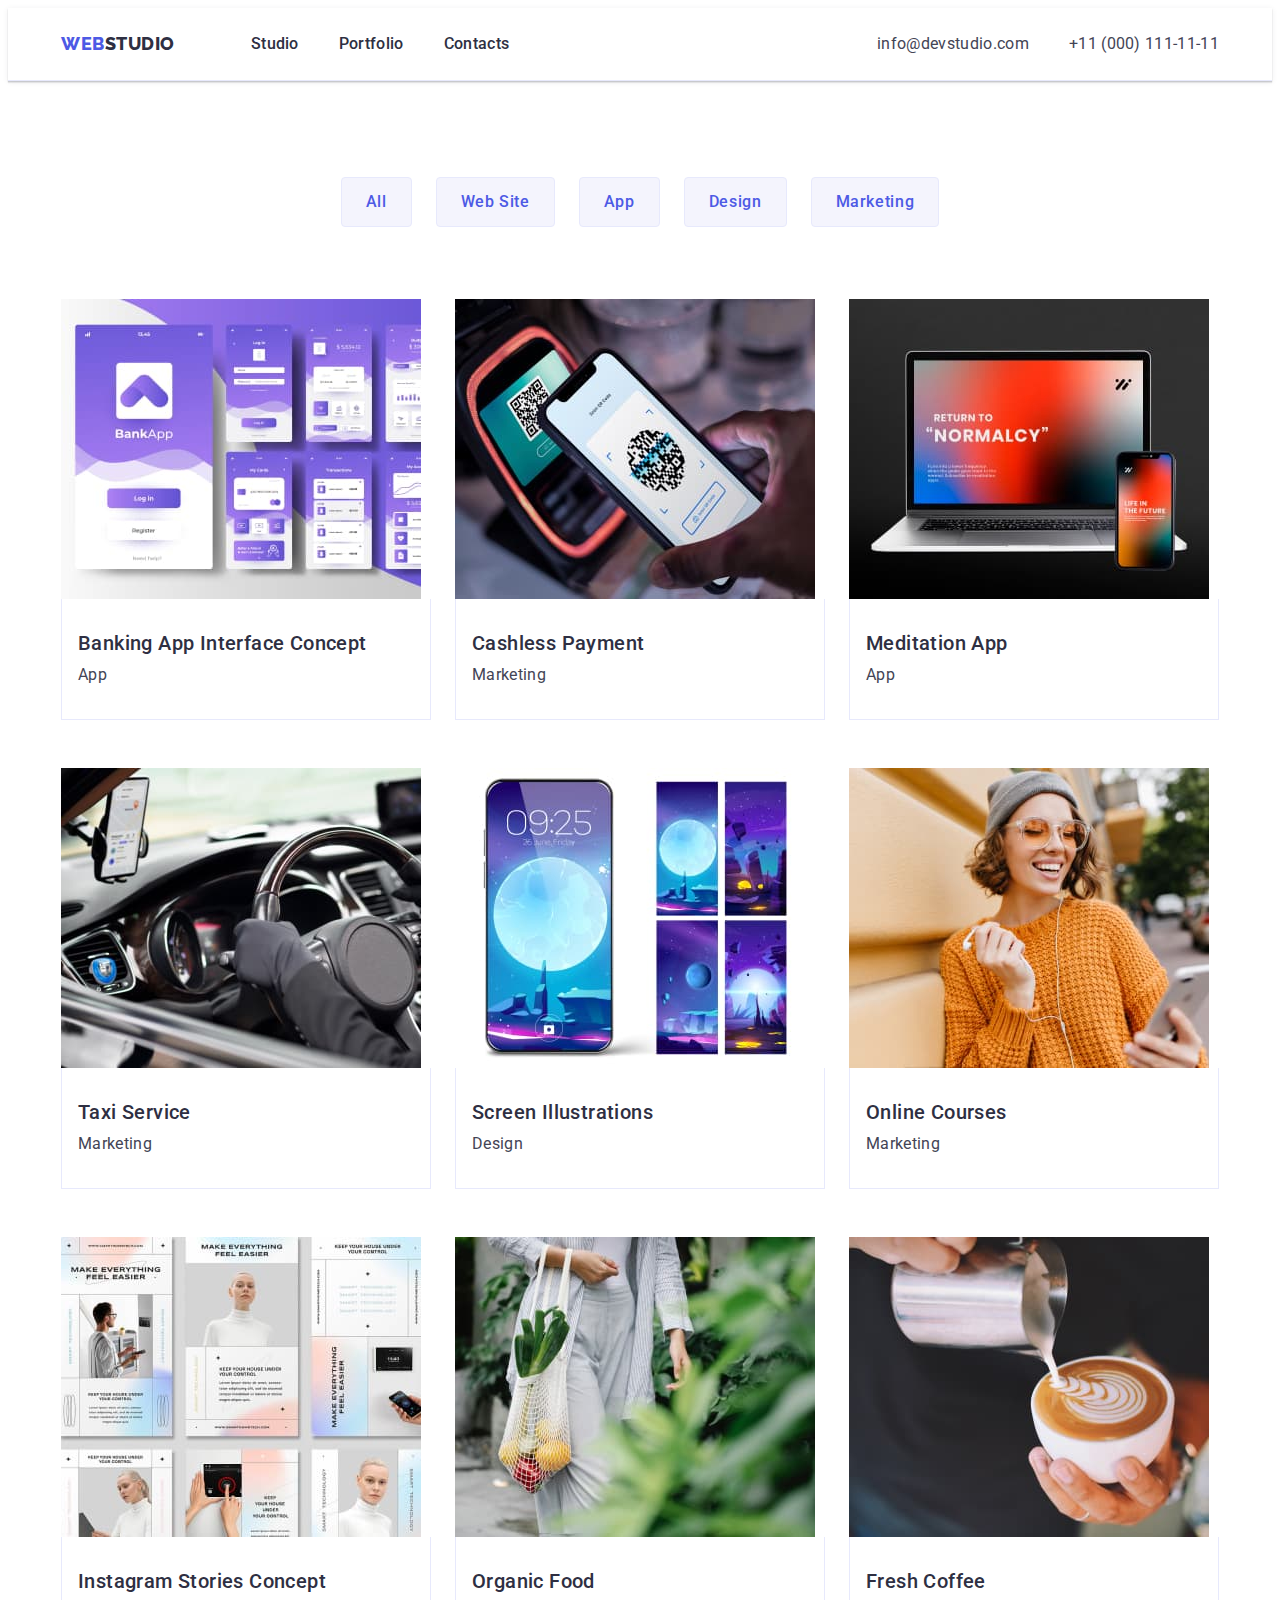
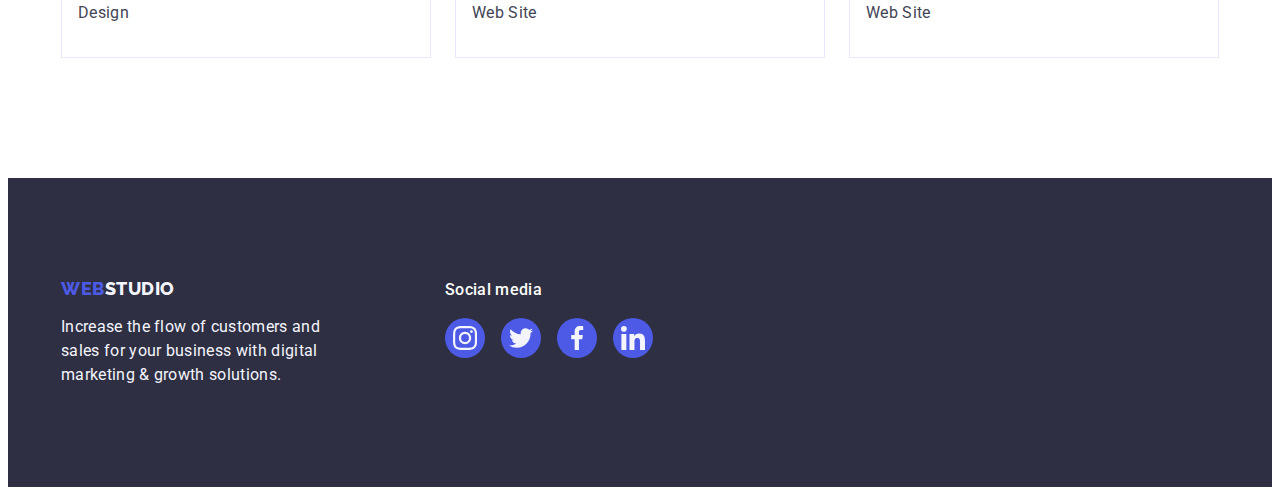
==== portfolio.html @ 418bbeaf "added js" ====
<!DOCTYPE html>
<html lang="en">
  <head>
    <meta charset="UTF-8" />
    <meta http-equiv="X-UA-Compatible" content="IE=edge" />
    <meta name="viewport" content="width=device-width, initial-scale=1.0" />
    <title>WEBSTUDIO</title>
    <link rel="preconnect" href="https://fonts.googleapis.com" />
    <link rel="preconnect" href="https://fonts.gstatic.com" crossorigin />
    <link
      href="https://fonts.googleapis.com/css2?family=Raleway:wght@800&family=Roboto:wght@400;500;700;900&display=swap"
      rel="stylesheet"
    />
    <link
      rel="stylesheet"
      href="https://cdnjs.cloudflare.com/ajax/libs/modern-normalize/2.0.0/modern-normalize.min.css"
      integrity="sha512-4xo8blKMVCiXpTaLzQSLSw3KFOVPWhm/TRtuPVc4WG6kUgjH6J03IBuG7JZPkcWMxJ5huwaBpOpnwYElP/m6wg=="
      crossorigin="anonymous"
      referrerpolicy="no-referrer"
    />
    <link rel="stylesheet" href="./css/styles.css" />
  </head>
  <body>
    <header class="header">
      <div class="container header-container">
        <nav class="header-nav">
          <a class="header-logo logo link" href="/"
            >Web<span class="header-logo-part">Studio</span></a
          >
          <ul class="header-nav-list list">
            <li class="header-nav-item">
              <a class="header-nav-link link main-text" href="./index.html"
                >Studio</a
              >
            </li>
            <li class="header-nav-item">
              <a class="header-nav-link link main-text" href="./portfolio.html"
                >Portfolio</a
              >
            </li>
            <li class="header-nav-item">
              <a class="header-nav-link link main-text" href="">Contacts</a>
            </li>
          </ul>
        </nav>
        <address class="header-address">
          <ul class="list header-address-list">
            <li class="header-address-item">
              <a
                class="header-address-link link main-text"
                href="mailto:info@devstudio.com"
                >info@devstudio.com</a
              >
            </li>
            <li class="header-address-item">
              <a
                class="header-address-link link main-text"
                href="tel:+110001111111"
                >+11 (000) 111-11-11</a
              >
            </li>
          </ul>
        </address>
      </div>
    </header>

    <main>
      <section class="portfolio">
        <div class="container">
          <h1 class="visually-hidden">Portfolio</h1>
          <ul class="list portfolio-list-btn">
            <li class="filter-btn-item">
              <button class="btn filter-btn" type="button">All</button>
            </li>
            <li class="filter-btn-item">
              <button class="btn filter-btn" type="button">Web Site</button>
            </li>
            <li class="filter-btn-item">
              <button class="btn filter-btn" type="button">App</button>
            </li>
            <li class="filter-btn-item">
              <button class="btn filter-btn" type="button">Design</button>
            </li>
            <li class="filter-btn-item">
              <button class="btn filter-btn" type="button">Marketing</button>
            </li>
          </ul>

          <ul class="list portfolio-list">
            <li class="portfolio-item">
              <a class="link portfolio-link" href="/">
                <img
                  src="./images/portfolio/screen_bankapp.jpg"
                  width="360"
                  height="300"
                  alt="Banking App Interface Concept"
                />
                <div class="text-content portfolio-container">
                  <h2 class="second-title">Banking App Interface Concept</h2>
                  <p class="main-text">App</p>
                </div>
              </a>
            </li>
            <li class="portfolio-item">
              <a class="link portfolio-link" href="/">
                <img
                  src="./images/portfolio/pay_phone.jpg"
                  width="360"
                  height="300"
                  alt="Cashless Payment"
                />
                <div class="text-content portfolio-container">
                  <h2 class="second-title">Cashless Payment</h2>
                  <p class="main-text">Marketing</p>
                </div>
              </a>
            </li>
            <li class="portfolio-item">
              <a class="link portfolio-link" href="/">
                <img
                  src="./images/portfolio/laptop_phone.jpg"
                  width="360"
                  height="300"
                  alt="Meditation App"
                />
                <div class="text-content portfolio-container">
                  <h2 class="second-title">Meditation App</h2>
                  <p class="main-text">App</p>
                </div>
              </a>
            </li>
            <li class="portfolio-item">
              <a class="link portfolio-link" href="/">
                <img
                  src="./images/portfolio/drive_car.jpg"
                  width="360"
                  height="300"
                  alt="Taxi Service"
                />
                <div class="text-content portfolio-container">
                  <h2 class="second-title">Taxi Service</h2>
                  <p class="main-text">Marketing</p>
                </div>
              </a>
            </li>
            <li class="portfolio-item">
              <a class="link portfolio-link" href="/">
                <img
                  src="./images/portfolio/phone_moon.jpg"
                  width="360"
                  height="300"
                  alt="Screen Illustrations"
                />
                <div class="text-content portfolio-container">
                  <h2 class="second-title">Screen Illustrations</h2>
                  <p class="main-text">Design</p>
                </div>
              </a>
            </li>
            <li class="portfolio-item">
              <a class="link portfolio-link" href="/">
                <img
                  src="./images/portfolio/happy_girl.jpg"
                  width="360"
                  height="300"
                  alt="Online Courses"
                />
                <div class="text-content portfolio-container">
                  <h2 class="second-title">Online Courses</h2>
                  <p class="main-text">Marketing</p>
                </div>
              </a>
            </li>
            <li class="portfolio-item">
              <a class="link portfolio-link" href="/">
                <img
                  src="./images/portfolio/poster.jpg"
                  width="360"
                  height="300"
                  alt="Instagram Stories Concept"
                />
                <div class="text-content portfolio-container">
                  <h2 class="second-title">Instagram Stories Concept</h2>
                  <p class="main-text">Design</p>
                </div>
              </a>
            </li>
            <li class="portfolio-item">
              <a class="link portfolio-link" href="/">
                <img
                  src="./images/portfolio/vegetables.jpg"
                  width="360"
                  height="300"
                  alt="Organic Food"
                />
                <div class="text-content portfolio-container">
                  <h2 class="second-title">Organic Food</h2>
                  <p class="main-text">Web Site</p>
                </div>
              </a>
            </li>
            <li class="portfolio-item">
              <a class="link portfolio-link" href="/">
                <img
                  src="./images/portfolio/coffee.jpg"
                  width="360"
                  height="300"
                  alt="Fresh Coffee"
                />
                <div class="text-content portfolio-container">
                  <h2 class="second-title">Fresh Coffee</h2>
                  <p class="main-text">Web Site</p>
                </div>
              </a>
            </li>
          </ul>
        </div>
      </section>
    </main>

    <footer class="footer">
      <div class="footer-content container">
        <div class="footer-content-logo">
          <a class="footer-logo logo link" href="/"
            >Web<span class="footer-logo-part">Studio</span></a
          >
          <p class="footer-text main-text">
            Increase the flow of customers and sales for your business with
            digital marketing & growth solutions.
          </p>
        </div>
        <div class="footer-content-social">
          <p class="footer-text-icon main-text">Social media</p>
          <ul class="list icon-list">
            <li class="list team-social-item">
              <a
                href=""
                class="team-social-link link"
                target="_blank"
                rel="noopener noreferrer"
                ><svg class="footer-social-icon" width="24" height="24">
                  <use href="./images/icons.svg#icon-instagram"></use></svg
              ></a>
            </li>
            <li class="list team-social-item">
              <a
                href=""
                class="team-social-link link"
                target="_blank"
                rel="noopener noreferrer"
                ><svg class="footer-social-icon" width="24" height="24">
                  <use href="./images/icons.svg#icon-twitter"></use></svg
              ></a>
            </li>
            <li class="list team-social-item">
              <a
                href=""
                class="team-social-link link"
                target="_blank"
                rel="noopener noreferrer"
                ><svg class="footer-social-icon" width="24" height="24">
                  <use href="./images/icons.svg#icon-facebook"></use></svg
              ></a>
            </li>
            <li class="list team-social-item">
              <a
                href=""
                class="team-social-link link"
                target="_blank"
                rel="noopener noreferrer"
                ><svg class="footer-social-icon" width="24" height="24">
                  <use href="./images/icons.svg#icon-linkedin"></use></svg
              ></a>
            </li>
          </ul>
        </div>
      </div>
    </footer>
    <script src="./js/modal.js"></script>
  </body>
</html>
---- css/styles.css ----
:root {
  --secondary-text-color: #2e2f42;
  --body-text-color: #434455;
  --footer-text-color: #f4f4fd;
  --accent-color: #4d5ae5;
  --hover-focus-active-color: #404bbf;
  --white-color: #fff;
  --background-color: #f4f4fd;
  --border-color: 1px solid #e7e9fc;

  --main-text-size: 16px;
  --main-letter-spacing: 0.02em;
}

p,
h1,
h2,
h3,
h4,
h5,
h6 {
  margin: 0;
}

ul {
  margin: 0;
  padding: 0;
}

img {
  display: block;
}

body {
  font-family: "Roboto", sans-serif;
  background-color: var(--white-color);
  color: var(--body-text-color);
  box-sizing: border-box;
}

.link {
  text-decoration: none;
}

.list {
  list-style: none;
}

.container {
  width: 1158px;
  padding: 0 15px;
  margin: 0 auto;
}

.visually-hidden {
  position: absolute;
  width: 1px;
  height: 1px;
  margin: -1px;
  border: 0;
  padding: 0;

  white-space: nowrap;
  clip-path: inset(100%);
  clip: rect(0 0 0 0);
  overflow: hidden;
}

.logo {
  font-family: "Raleway", sans-serif;
  font-weight: 800;
  font-size: 18px;
  line-height: 1.17;
  letter-spacing: 0.03em;
  text-transform: uppercase;
  color: var(--accent-color);
}

.main-title {
  font-size: 36px;
  line-height: 1.11;
  text-align: center;
  letter-spacing: var(--main-letter-spacing);
  text-transform: capitalize;
  color: var(--secondary-text-color);
  margin: 0 0 72px;
}

.second-title {
  font-weight: 500;
  font-size: 20px;
  line-height: 1.2;
  letter-spacing: var(--main-letter-spacing);
  color: var(--secondary-text-color);
  margin: 0 0 8px;
}

.main-text {
  font-size: var(--main-text-size);
  line-height: 1.5;
  letter-spacing: var(--main-letter-spacing);
  color: var(--body-text-color);
}

.btn {
  font-family: inherit;
  font-weight: 500;
  font-size: var(--main-text-size);
  line-height: 1.5;
  letter-spacing: 0.04em;
  color: var(--white-color);
  cursor: pointer;
  text-align: center;
  border-radius: 4px;
}

/* Header */
.header {
  border-bottom: 1px solid #e7e9fc;
  box-shadow: 0px 2px 1px rgba(46, 47, 66, 0.08),
    0px 1px 1px rgba(46, 47, 66, 0.16), 0px 1px 6px rgba(46, 47, 66, 0.08);
}

.header-container {
  display: flex;
}

.header-logo {
  margin: 0 76px 0 0;
}

.header-nav {
  display: flex;
  align-items: center;
  margin-right: auto;
}

.header-nav-list {
  display: flex;
  gap: 40px;
  align-items: center;
}

.header-logo-part {
  color: var(--secondary-text-color);
}

.header-nav-link {
  font-weight: 500;
  color: var(--secondary-text-color);
  display: block;
  padding: 24px 0;
}

.header-nav-link:is(:hover, :focus) {
  color: var(--hover-focus-active-color);
}

.header-address {
  font-style: normal;
  display: flex;
  align-items: center;
}

.header-address-list {
  display: flex;
  gap: 40px;
}
.header-address-link {
  color: var(--body-text-color);
}

.header-address-link:is(:hover, :focus) {
  color: var(--hover-focus-active-color);
}

/* Hero */

.hero {
  background-color: var(--secondary-text-color);
  background-image: linear-gradient(
      rgba(46, 47, 66, 0.7),
      rgba(46, 47, 66, 0.7)
    ),
    url(../images/people-office.jpg);
  background-position: center;
  background-repeat: no-repeat;
  background-size: cover;
  padding: 188px 0;
  max-width: 1440px;
  margin: 0 auto;
}

.hero-container {
  display: flex;
  flex-direction: column;
  align-items: center;
}

.hero-title {
  font-size: 56px;
  line-height: 1.07;
  text-align: center;
  letter-spacing: var(--main-letter-spacing);
  color: var(--white-color);
  margin: 0 0 48px;
  max-width: 496px;
}

.hero-btn {
  background: var(--accent-color);
  padding: 16px 32px;
  display: block;
  margin: 0 auto;
  min-width: 169px;
  height: 56px;
  border: none;
}

.hero-btn:is(:hover, :focus) {
  background: var(--hover-focus-active-color);
}

/* Features */

.features {
  padding: 120px 0;
}

.features-list {
  display: flex;
  gap: 24px;
}

.features-item {
  width: calc((100% - 3 * 24px) / 4);
}

.features-icon {
  display: flex;
  align-items: center;
  justify-content: center;
  background: #f4f4fd;
  border-radius: 4px;
  padding: 24px 0;
  margin: 0 0 8px;
}
/* Services */

.services {
  padding: 0 0 120px;
}

.services-list {
  display: flex;
  gap: 24px;
}

/* Team */

.team {
  background-color: var(--background-color);
  padding: 120px 0;
}

.team-list {
  display: flex;
  gap: 24px;
}

.team-item {
  background-color: var(--white-color);
  border-radius: 0px 0px 4px 4px;
  box-shadow: 0px 1px 6px rgba(46, 47, 66, 0.08),
    0px 1px 1px rgba(46, 47, 66, 0.16), 0px 2px 1px rgba(46, 47, 66, 0.08);
}

.text-content {
  padding: 32px 16px;
}

.team-name {
  text-align: center;
}

.team-job-title {
  text-align: center;
  padding: 0 0 8px;
}

.icon-list {
  display: flex;
  justify-content: center;
  flex-direction: row;
  align-items: center;
  gap: 24px;
}
.team-social-item {
  width: 40px;
  height: 40px;
}

.team-social-icon {
  fill: #f4f4fd;
}

.team-social-link {
  width: 100%;
  height: 100%;
  background-color: var(--accent-color);
  border-radius: 50%;
  display: flex;
  align-items: center;
  justify-content: center;
}

.customers-social-icon {
  fill: #f4f4fd;
}

.team-social-link:is(:hover, :focus) {
  background-color: #404bbf;
}

/* Customers */
.customers {
  padding: 120px 0;
}

.customers-social-item {
  width: 168px;
  height: 88px;
}
.customers-social-link {
  width: 100%;
  height: 100%;
  border: 1px solid #8e8f99;
  border-radius: 4px;
  display: flex;
  align-items: center;
  justify-content: center;
  color: #8e8f99;
}

.customers-social-link:is(:hover, :focus) {
  border: 1px solid #404bbf;
  color: #404bbf;
}

.customers-social-link:is(:hover, :focus) .customers-social-icon {
  fill: #404bbf;
}

.customers-social-icon {
  fill: currentColor;
}
.customers-social-list {
  display: flex;
  gap: 24px;
}

/* Footer */

.footer {
  background: var(--secondary-text-color);
  padding: 100px 0;
}
.footer-content {
  display: flex;
  align-items: baseline;
}

.footer-content-logo {
  margin-right: 120px;
}

.footer-content-social .icon-list {
  gap: 16px;
  align-items: baseline;
}

.footer-content-social .team-social-link:is(:hover, :focus) {
  background-color: #31d0aa;
}

.footer-logo {
  display: inline-block;
  margin-bottom: 16px;
}

.footer-logo-part {
  color: var(--footer-text-color);
}

.footer-text {
  color: var(--footer-text-color);
  max-width: 264px;
}
.footer-social-icon {
  fill: #f4f4fd;
}
.footer-text-icon {
  color: var(--white-color);
  font-weight: 500;
  margin-bottom: 16px;
}

/* Portfolio page */

.portfolio {
  padding: 96px 0 120px;
}

.filter-btn:is(:hover, :focus) {
  background: var(--hover-focus-active-color);
  color: var(--white-color);
  border: 1px solid transparent;
  box-shadow: 0px 3px 1px rgba(0, 0, 0, 0.1), 0px 2px 1px rgba(0, 0, 0, 0.08),
    0px 2px 2px rgba(0, 0, 0, 0.12);
}

.filter-btn {
  background-color: var(--background-color);
  border: var(--border-color);
  color: var(--accent-color);
  padding: 12px 24px;
}

.portfolio-list-btn {
  display: flex;
  gap: 24px;
  justify-content: center;
  margin-bottom: 72px;
}

.portfolio-list {
  display: flex;
  flex-wrap: wrap;
  gap: 24px;
  row-gap: 48px;
}
.portfolio-link {
  display: block;
}
.portfolio-link:is(:hover, :focus) {
  box-shadow: 0px 1px 6px rgba(46, 47, 66, 0.08),
    0px 1px 1px rgba(46, 47, 66, 0.16), 0px 2px 1px rgba(46, 47, 66, 0.08);
}
.portfolio-item {
  width: calc((100% - 48px) / 3);
}
.portfolio-item:hover {
  border: 1px solid #f4f4fd;
}

.portfolio-container {
  border: 1px solid #e7e9fc;
  border-top: none;
}
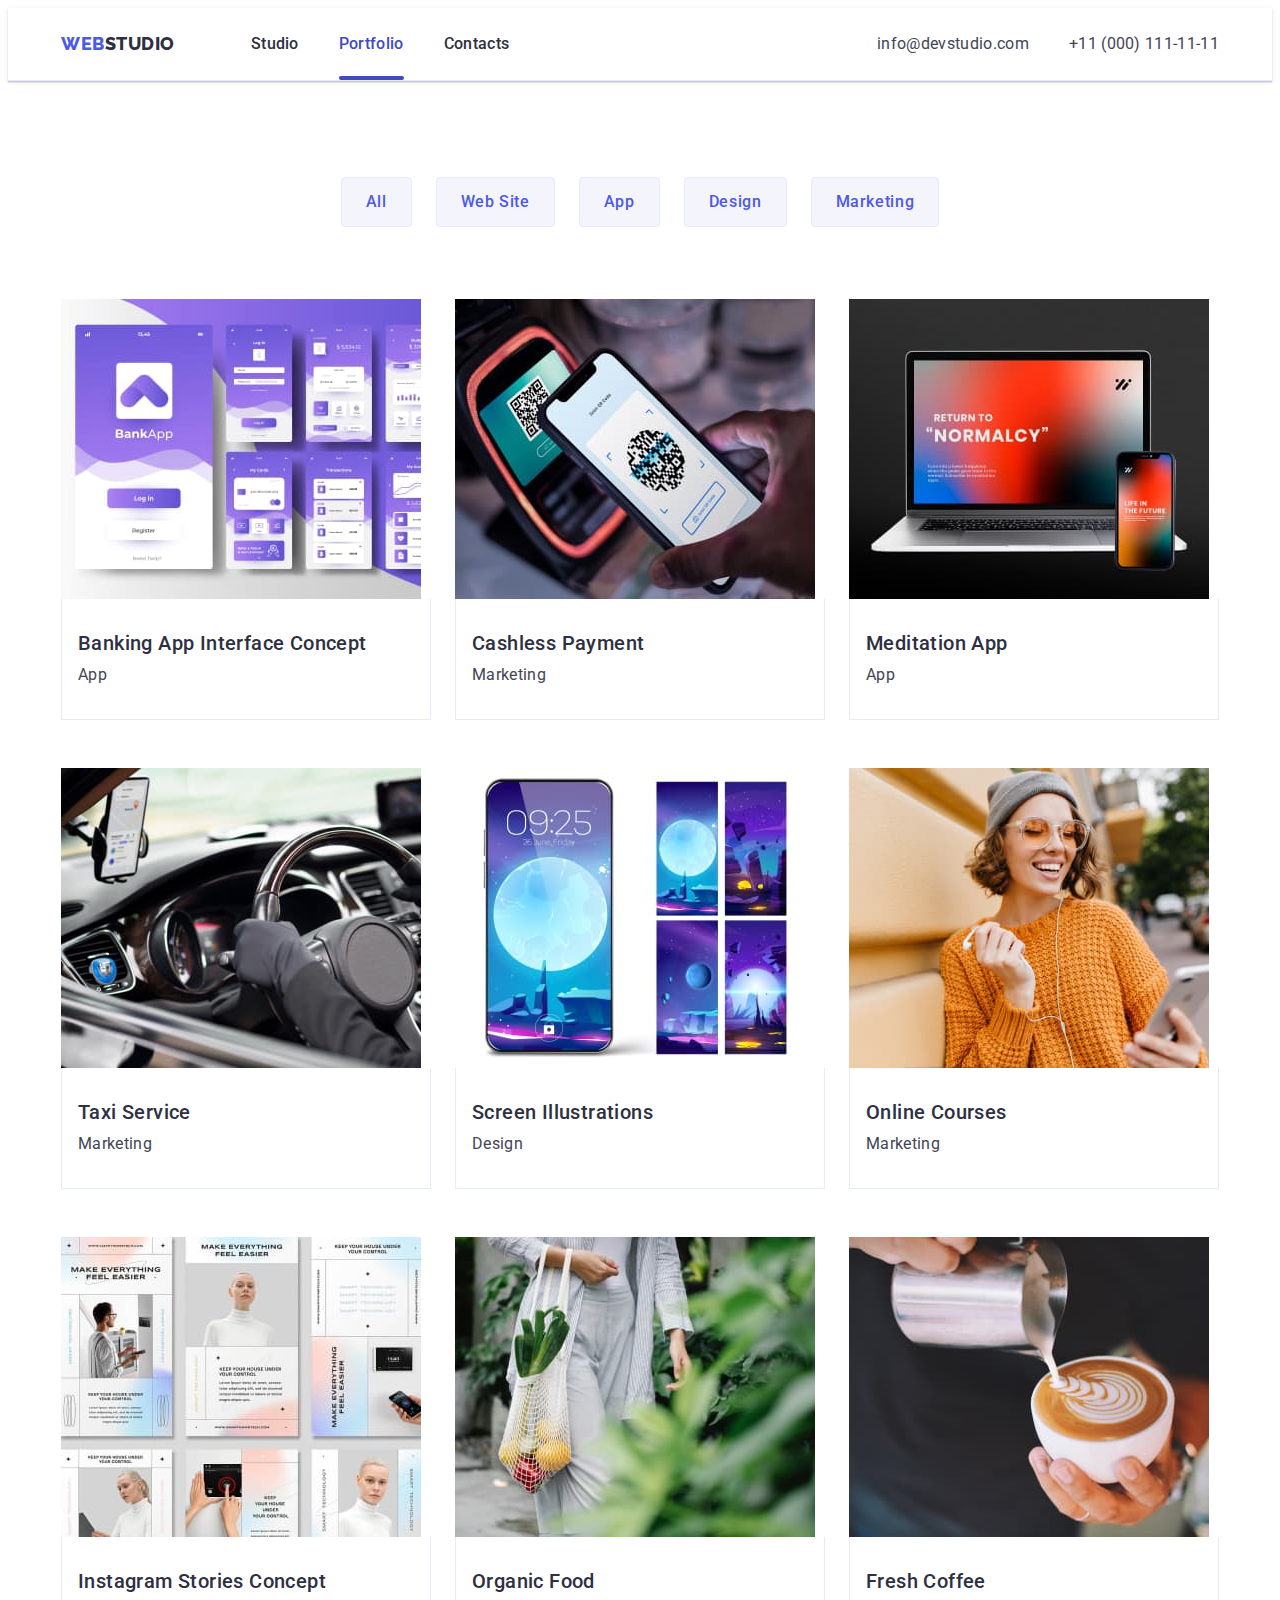
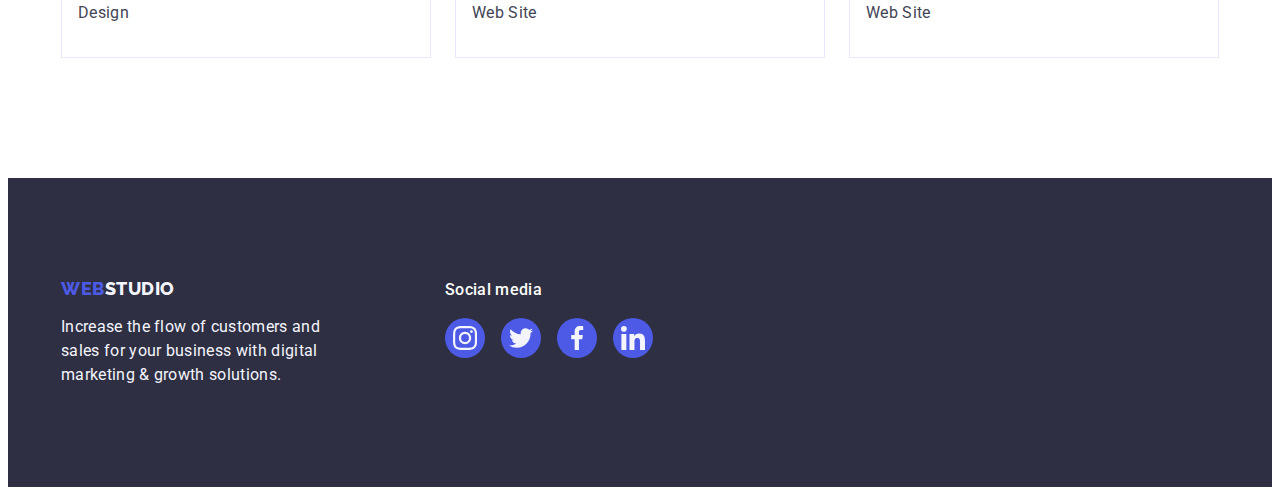
==== commit a027377f: "new change" ====
--- a/portfolio.html
+++ b/portfolio.html
@@ -34,7 +34,9 @@
               >
             </li>
             <li class="header-nav-item">
-              <a class="header-nav-link link main-text" href="./portfolio.html"
+              <a
+                class="header-nav-link link main-text active"
+                href="./portfolio.html"
                 >Portfolio</a
               >
             </li>
@@ -89,12 +91,19 @@
           <ul class="list portfolio-list">
             <li class="portfolio-item">
               <a class="link portfolio-link" href="/">
-                <img
-                  src="./images/portfolio/screen_bankapp.jpg"
-                  width="360"
-                  height="300"
-                  alt="Banking App Interface Concept"
-                />
+                <div class="portfolio-cover-wrap">
+                  <img
+                    src="./images/portfolio/screen_bankapp.jpg"
+                    width="360"
+                    height="300"
+                    alt="Banking App Interface Concept"
+                  />
+                  <p class="portfolio-cover-text">
+                    14 Stylish and User-Friendly App Design Concepts · Task
+                    Manager App · Calorie Tracker App · Exotic Fruit Ecommerce
+                    App · Cloud Storage App
+                  </p>
+                </div>
                 <div class="text-content portfolio-container">
                   <h2 class="second-title">Banking App Interface Concept</h2>
                   <p class="main-text">App</p>
@@ -103,12 +112,19 @@
             </li>
             <li class="portfolio-item">
               <a class="link portfolio-link" href="/">
-                <img
-                  src="./images/portfolio/pay_phone.jpg"
-                  width="360"
-                  height="300"
-                  alt="Cashless Payment"
-                />
+                <div class="portfolio-cover-wrap">
+                  <img
+                    src="./images/portfolio/pay_phone.jpg"
+                    width="360"
+                    height="300"
+                    alt="Cashless Payment"
+                  />
+                  <p class="portfolio-cover-text">
+                    14 Stylish and User-Friendly App Design Concepts · Task
+                    Manager App · Calorie Tracker App · Exotic Fruit Ecommerce
+                    App · Cloud Storage App
+                  </p>
+                </div>
                 <div class="text-content portfolio-container">
                   <h2 class="second-title">Cashless Payment</h2>
                   <p class="main-text">Marketing</p>
@@ -117,12 +133,19 @@
             </li>
             <li class="portfolio-item">
               <a class="link portfolio-link" href="/">
-                <img
-                  src="./images/portfolio/laptop_phone.jpg"
-                  width="360"
-                  height="300"
-                  alt="Meditation App"
-                />
+                <div class="portfolio-cover-wrap">
+                  <img
+                    src="./images/portfolio/laptop_phone.jpg"
+                    width="360"
+                    height="300"
+                    alt="Meditation App"
+                  />
+                  <p class="portfolio-cover-text">
+                    14 Stylish and User-Friendly App Design Concepts · Task
+                    Manager App · Calorie Tracker App · Exotic Fruit Ecommerce
+                    App · Cloud Storage App
+                  </p>
+                </div>
                 <div class="text-content portfolio-container">
                   <h2 class="second-title">Meditation App</h2>
                   <p class="main-text">App</p>
@@ -131,12 +154,19 @@
             </li>
             <li class="portfolio-item">
               <a class="link portfolio-link" href="/">
-                <img
-                  src="./images/portfolio/drive_car.jpg"
-                  width="360"
-                  height="300"
-                  alt="Taxi Service"
-                />
+                <div class="portfolio-cover-wrap">
+                  <img
+                    src="./images/portfolio/drive_car.jpg"
+                    width="360"
+                    height="300"
+                    alt="Taxi Service"
+                  />
+                  <p class="portfolio-cover-text">
+                    14 Stylish and User-Friendly App Design Concepts · Task
+                    Manager App · Calorie Tracker App · Exotic Fruit Ecommerce
+                    App · Cloud Storage App
+                  </p>
+                </div>
                 <div class="text-content portfolio-container">
                   <h2 class="second-title">Taxi Service</h2>
                   <p class="main-text">Marketing</p>
@@ -145,12 +175,19 @@
             </li>
             <li class="portfolio-item">
               <a class="link portfolio-link" href="/">
-                <img
-                  src="./images/portfolio/phone_moon.jpg"
-                  width="360"
-                  height="300"
-                  alt="Screen Illustrations"
-                />
+                <div class="portfolio-cover-wrap">
+                  <img
+                    src="./images/portfolio/phone_moon.jpg"
+                    width="360"
+                    height="300"
+                    alt="Screen Illustrations"
+                  />
+                  <p class="portfolio-cover-text">
+                    14 Stylish and User-Friendly App Design Concepts · Task
+                    Manager App · Calorie Tracker App · Exotic Fruit Ecommerce
+                    App · Cloud Storage App
+                  </p>
+                </div>
                 <div class="text-content portfolio-container">
                   <h2 class="second-title">Screen Illustrations</h2>
                   <p class="main-text">Design</p>
@@ -159,12 +196,19 @@
             </li>
             <li class="portfolio-item">
               <a class="link portfolio-link" href="/">
-                <img
-                  src="./images/portfolio/happy_girl.jpg"
-                  width="360"
-                  height="300"
-                  alt="Online Courses"
-                />
+                <div class="portfolio-cover-wrap">
+                  <img
+                    src="./images/portfolio/happy_girl.jpg"
+                    width="360"
+                    height="300"
+                    alt="Online Courses"
+                  />
+                  <p class="portfolio-cover-text">
+                    14 Stylish and User-Friendly App Design Concepts · Task
+                    Manager App · Calorie Tracker App · Exotic Fruit Ecommerce
+                    App · Cloud Storage App
+                  </p>
+                </div>
                 <div class="text-content portfolio-container">
                   <h2 class="second-title">Online Courses</h2>
                   <p class="main-text">Marketing</p>
@@ -173,12 +217,19 @@
             </li>
             <li class="portfolio-item">
               <a class="link portfolio-link" href="/">
-                <img
-                  src="./images/portfolio/poster.jpg"
-                  width="360"
-                  height="300"
-                  alt="Instagram Stories Concept"
-                />
+                <div class="portfolio-cover-wrap">
+                  <img
+                    src="./images/portfolio/poster.jpg"
+                    width="360"
+                    height="300"
+                    alt="Instagram Stories Concept"
+                  />
+                  <p class="portfolio-cover-text">
+                    14 Stylish and User-Friendly App Design Concepts · Task
+                    Manager App · Calorie Tracker App · Exotic Fruit Ecommerce
+                    App · Cloud Storage App
+                  </p>
+                </div>
                 <div class="text-content portfolio-container">
                   <h2 class="second-title">Instagram Stories Concept</h2>
                   <p class="main-text">Design</p>
@@ -187,12 +238,19 @@
             </li>
             <li class="portfolio-item">
               <a class="link portfolio-link" href="/">
-                <img
-                  src="./images/portfolio/vegetables.jpg"
-                  width="360"
-                  height="300"
-                  alt="Organic Food"
-                />
+                <div class="portfolio-cover-wrap">
+                  <img
+                    src="./images/portfolio/vegetables.jpg"
+                    width="360"
+                    height="300"
+                    alt="Organic Food"
+                  />
+                  <p class="portfolio-cover-text">
+                    14 Stylish and User-Friendly App Design Concepts · Task
+                    Manager App · Calorie Tracker App · Exotic Fruit Ecommerce
+                    App · Cloud Storage App
+                  </p>
+                </div>
                 <div class="text-content portfolio-container">
                   <h2 class="second-title">Organic Food</h2>
                   <p class="main-text">Web Site</p>
@@ -201,12 +259,19 @@
             </li>
             <li class="portfolio-item">
               <a class="link portfolio-link" href="/">
-                <img
-                  src="./images/portfolio/coffee.jpg"
-                  width="360"
-                  height="300"
-                  alt="Fresh Coffee"
-                />
+                <div class="portfolio-cover-wrap">
+                  <img
+                    src="./images/portfolio/coffee.jpg"
+                    width="360"
+                    height="300"
+                    alt="Fresh Coffee"
+                  />
+                  <p class="portfolio-cover-text">
+                    14 Stylish and User-Friendly App Design Concepts · Task
+                    Manager App · Calorie Tracker App · Exotic Fruit Ecommerce
+                    App · Cloud Storage App
+                  </p>
+                </div>
                 <div class="text-content portfolio-container">
                   <h2 class="second-title">Fresh Coffee</h2>
                   <p class="main-text">Web Site</p>
@@ -278,4 +343,4 @@
     </footer>
     <script src="./js/modal.js"></script>
   </body>
-</html>+</html>
--- a/css/styles.css
+++ b/css/styles.css
@@ -10,6 +10,8 @@
 
   --main-text-size: 16px;
   --main-letter-spacing: 0.02em;
+
+  --main-transition: 250ms cubic-bezier(0.4, 0, 0.2, 1);
 }
 
 p,
@@ -115,6 +117,7 @@
 }
 
 /* Header */
+
 .header {
   border-bottom: 1px solid #e7e9fc;
   box-shadow: 0px 2px 1px rgba(46, 47, 66, 0.08),
@@ -150,6 +153,23 @@
   color: var(--secondary-text-color);
   display: block;
   padding: 24px 0;
+  position: relative;
+  transition: var(--main-transition);
+}
+
+.header-nav-link.active {
+  color: var(--hover-focus-active-color);
+}
+
+.header-nav-link.active:after {
+  content: "";
+  position: absolute;
+  width: 100%;
+  height: 4px;
+  left: 0;
+  bottom: 0;
+  background: var(--hover-focus-active-color);
+  border-radius: 2px;
 }
 
 .header-nav-link:is(:hover, :focus) {
@@ -166,8 +186,10 @@
   display: flex;
   gap: 40px;
 }
+
 .header-address-link {
   color: var(--body-text-color);
+  transition: var(--main-transition);
 }
 
 .header-address-link:is(:hover, :focus) {
@@ -215,6 +237,7 @@
   min-width: 169px;
   height: 56px;
   border: none;
+  transition: var(--main-transition);
 }
 
 .hero-btn:is(:hover, :focus) {
@@ -245,6 +268,7 @@
   padding: 24px 0;
   margin: 0 0 8px;
 }
+
 /* Services */
 
 .services {
@@ -295,6 +319,7 @@
   align-items: center;
   gap: 24px;
 }
+
 .team-social-item {
   width: 40px;
   height: 40px;
@@ -312,6 +337,7 @@
   display: flex;
   align-items: center;
   justify-content: center;
+  transition: var(--main-transition);
 }
 
 .customers-social-icon {
@@ -323,6 +349,7 @@
 }
 
 /* Customers */
+
 .customers {
   padding: 120px 0;
 }
@@ -331,6 +358,7 @@
   width: 168px;
   height: 88px;
 }
+
 .customers-social-link {
   width: 100%;
   height: 100%;
@@ -340,6 +368,7 @@
   align-items: center;
   justify-content: center;
   color: #8e8f99;
+  transition: var(--main-transition);
 }
 
 .customers-social-link:is(:hover, :focus) {
@@ -354,6 +383,7 @@
 .customers-social-icon {
   fill: currentColor;
 }
+
 .customers-social-list {
   display: flex;
   gap: 24px;
@@ -365,6 +395,7 @@
   background: var(--secondary-text-color);
   padding: 100px 0;
 }
+
 .footer-content {
   display: flex;
   align-items: baseline;
@@ -377,6 +408,7 @@
 .footer-content-social .icon-list {
   gap: 16px;
   align-items: baseline;
+  transition: var(--main-transition);
 }
 
 .footer-content-social .team-social-link:is(:hover, :focus) {
@@ -396,9 +428,11 @@
   color: var(--footer-text-color);
   max-width: 264px;
 }
+
 .footer-social-icon {
   fill: #f4f4fd;
 }
+
 .footer-text-icon {
   color: var(--white-color);
   font-weight: 500;
@@ -424,6 +458,7 @@
   border: var(--border-color);
   color: var(--accent-color);
   padding: 12px 24px;
+  transition: var(--main-transition);
 }
 
 .portfolio-list-btn {
@@ -439,21 +474,101 @@
   gap: 24px;
   row-gap: 48px;
 }
+
 .portfolio-link {
   display: block;
-}
+  transition: var(--main-transition);
+}
+
 .portfolio-link:is(:hover, :focus) {
   box-shadow: 0px 1px 6px rgba(46, 47, 66, 0.08),
     0px 1px 1px rgba(46, 47, 66, 0.16), 0px 2px 1px rgba(46, 47, 66, 0.08);
 }
+
 .portfolio-item {
   width: calc((100% - 48px) / 3);
-}
-.portfolio-item:hover {
-  border: 1px solid #f4f4fd;
+  position: relative;
+}
+
+.portfolio-item:hover .portfolio-cover-text {
+  transform: translateY(0);
+}
+
+.portfolio-cover-wrap {
+  position: relative;
+  overflow: hidden;
+}
+
+.portfolio-cover-text {
+  position: absolute;
+  top: 0;
+  color: var(--background-color);
+  letter-spacing: var(--main-letter-spacing);
+  line-height: 1.5;
+  background-color: var(--accent-color);
+  padding: 40px 32px;
+  height: 100%;
+  transform: translateY(100%);
+  transition: transform 250ms linear;
 }
 
 .portfolio-container {
   border: 1px solid #e7e9fc;
   border-top: none;
 }
+
+.modal-drop {
+  position: fixed;
+  width: 100%;
+  height: 100%;
+  top: 0;
+  background: rgba(46, 47, 66, 0.4);
+  transition: opacity 300ms linear, visibility 300ms linear;
+}
+
+.modal {
+  position: absolute;
+  top: 50%;
+  left: 50%;
+  transform: translate(-50%, -50%) scale(1);
+  transition: transform 250ms linear;
+  width: 408px;
+  min-height: 584px;
+  background: #fcfcfc;
+  box-shadow: 0px 1px 1px rgba(0, 0, 0, 0.14), 0px 1px 3px rgba(0, 0, 0, 0.12),
+    0px 2px 1px rgba(0, 0, 0, 0.2);
+  border-radius: 4px;
+  padding: 24px;
+}
+
+.modal-close {
+  background: #e7e9fc;
+  border: 1px solid rgba(0, 0, 0, 0.1);
+  border-radius: 50%;
+  width: 24px;
+  height: 24px;
+  display: flex;
+  margin-left: auto;
+  align-items: center;
+  justify-content: center;
+  transform: var(--main-transition);
+}
+
+.modal-close:is(:hover, :focus) {
+  background: var(--hover-focus-active-color);
+  fill: var(--white-color);
+}
+
+.modal-close:is(:hover, :focus) .modal-close-icon {
+  fill: var(--white-color);
+}
+
+.modal-drop.is-hidden .modal {
+  transform: translate(-50%, -50%) scale(0);
+}
+
+.is-hidden {
+  visibility: none;
+  opacity: 0;
+  pointer-events: none;
+}
